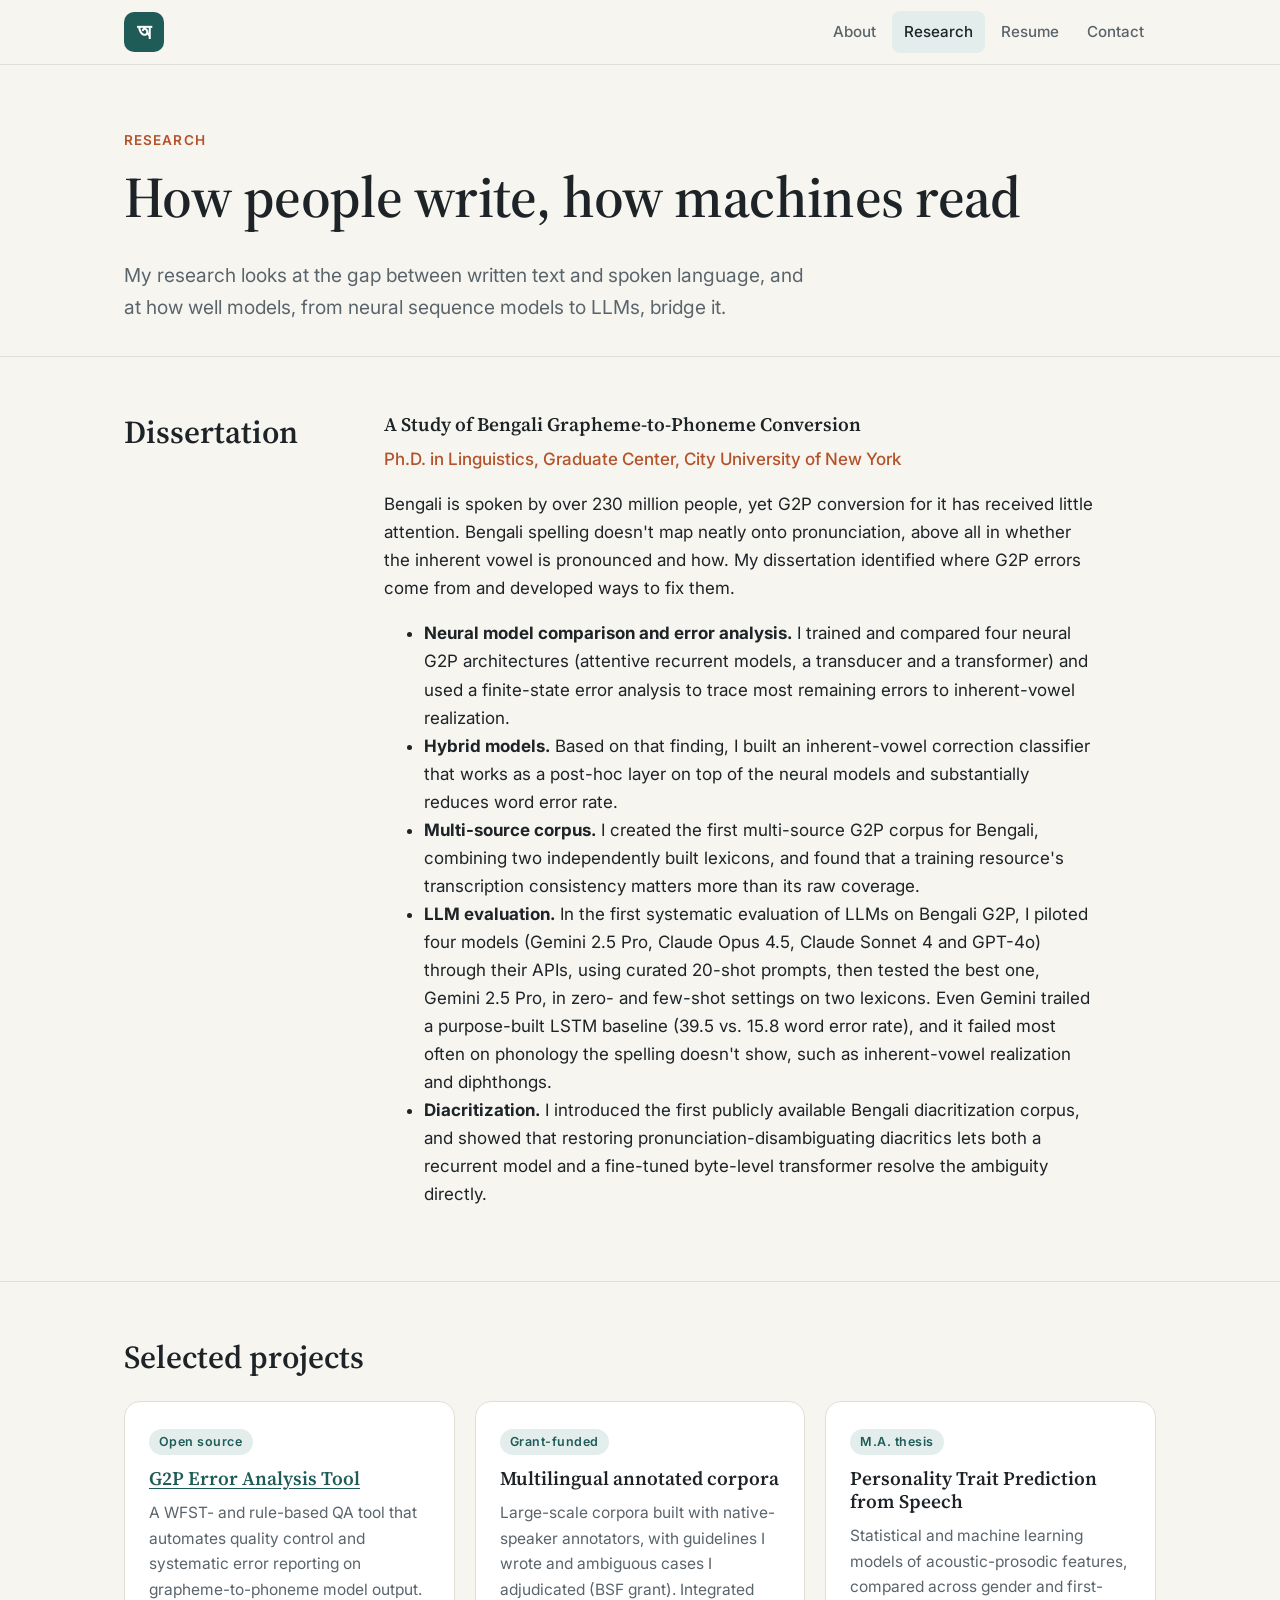
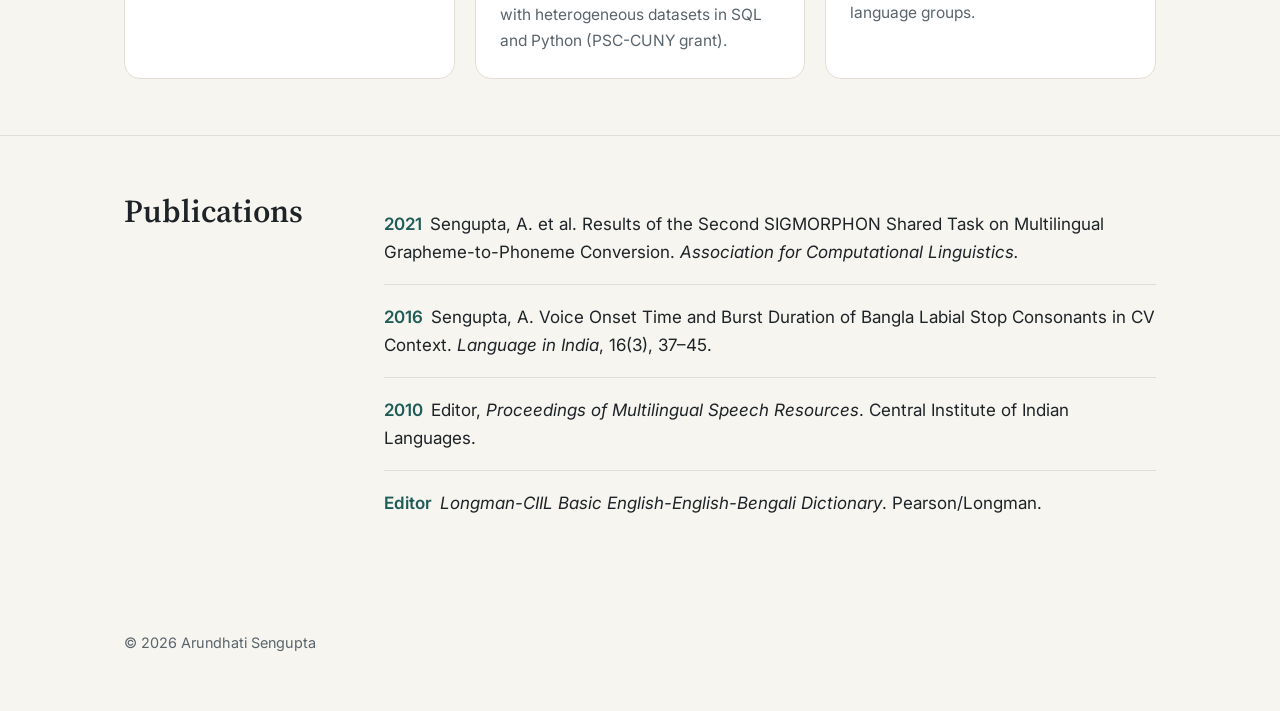
==== research.html @ 84b0c9b2 "Personal website Co-Authored-By: Claude Opus 5.5 <noreply@anthropic.com>" ====
<!DOCTYPE html>
<html lang="en">
<head>
  <meta charset="utf-8">
  <meta name="viewport" content="width=device-width, initial-scale=1">
  <title>Research | Arundhati Sengupta</title>
  <meta name="description" content="Research by Arundhati Sengupta: Bengali grapheme-to-phoneme conversion, LLM evaluation, and multilingual speech and text resources.">
  <link rel="icon" href="data:image/svg+xml,%3Csvg xmlns='http://www.w3.org/2000/svg' viewBox='0 0 64 64'%3E%3Crect width='64' height='64' rx='14' fill='%231f5c57'/%3E%3Ctext x='32' y='44' font-family='Georgia,serif' font-size='32' fill='%23ffffff' text-anchor='middle'%3E%E0%A6%85%3C/text%3E%3C/svg%3E">
  <link rel="preconnect" href="https://fonts.googleapis.com">
  <link rel="preconnect" href="https://fonts.gstatic.com" crossorigin>
  <link href="https://fonts.googleapis.com/css2?family=Source+Serif+4:opsz,wght@8..60,400;8..60,600&family=Inter:wght@400;500;600&display=swap" rel="stylesheet">
  <link rel="stylesheet" href="site.css">
</head>
<body>

<nav class="nav">
  <div class="wrap">
    <a class="brand" href="index.html" title="Home" lang="bn">অ</a>
    <ul>
      <li><a href="index.html">About</a></li>
      <li><a href="research.html" aria-current="page">Research</a></li>
      <li><a href="resume.html">Resume</a></li>
      <li><a href="index.html#contact">Contact</a></li>
    </ul>
  </div>
</nav>

<header class="page-head">
  <div class="wrap">
    <p class="eyebrow">Research</p>
    <h1>How people write, how machines read</h1>
    <p class="lede">My research looks at the gap between written text and spoken language, and at how well models, from neural sequence models to LLMs, bridge it.</p>
  </div>
</header>

<section>
  <div class="wrap section-head">
    <h2>Dissertation</h2>
    <div class="prose">
      <h3>A Study of Bengali Grapheme-to-Phoneme Conversion</h3>
      <p class="where" style="color: var(--warm); font-weight: 500;">Ph.D. in Linguistics, Graduate Center, City University of New York</p>
      <p>Bengali is spoken by over 230 million people, yet G2P conversion for it has received little attention. Bengali spelling doesn't map neatly onto pronunciation, above all in whether the inherent vowel is pronounced and how. My dissertation identified where G2P errors come from and developed ways to fix them.</p>
      <ul>
        <li><strong>Neural model comparison and error analysis.</strong> I trained and compared four neural G2P architectures (attentive recurrent models, a transducer and a transformer) and used a finite-state error analysis to trace most remaining errors to inherent-vowel realization.</li>
        <li><strong>Hybrid models.</strong> Based on that finding, I built an inherent-vowel correction classifier that works as a post-hoc layer on top of the neural models and substantially reduces word error rate.</li>
        <li><strong>Multi-source corpus.</strong> I created the first multi-source G2P corpus for Bengali, combining two independently built lexicons, and found that a training resource's transcription consistency matters more than its raw coverage.</li>
        <li><strong>LLM evaluation.</strong> In the first systematic evaluation of LLMs on Bengali G2P, I piloted four models (Gemini 2.5 Pro, Claude Opus 4.5, Claude Sonnet 4 and GPT-4o) through their APIs, using curated 20-shot prompts, then tested the best one, Gemini 2.5 Pro, in zero- and few-shot settings on two lexicons. Even Gemini trailed a purpose-built LSTM baseline (39.5 vs. 15.8 word error rate), and it failed most often on phonology the spelling doesn't show, such as inherent-vowel realization and diphthongs.</li>
        <li><strong>Diacritization.</strong> I introduced the first publicly available Bengali diacritization corpus, and showed that restoring pronunciation-disambiguating diacritics lets both a recurrent model and a fine-tuned byte-level transformer resolve the ambiguity directly.</li>
      </ul>
    </div>
  </div>
</section>

<section>
  <div class="wrap">
    <h2>Selected projects</h2>
    <div class="cards">
      <div class="card">
        <span class="tag">Open source</span>
        <h3><a href="https://github.com/arundhati-sengupta/g2pErrorAnalysis">G2P Error Analysis Tool</a></h3>
        <p>A WFST- and rule-based QA tool that automates quality control and systematic error reporting on grapheme-to-phoneme model output.</p>
      </div>
      <div class="card">
        <span class="tag">Grant-funded</span>
        <h3>Multilingual annotated corpora</h3>
        <p>Large-scale corpora built with native-speaker annotators, with guidelines I wrote and ambiguous cases I adjudicated (BSF grant). Integrated with heterogeneous datasets in SQL and Python (PSC-CUNY grant).</p>
      </div>
      <div class="card">
        <span class="tag">M.A. thesis</span>
        <h3>Personality Trait Prediction from Speech</h3>
        <p>Statistical and machine learning models of acoustic-prosodic features, compared across gender and first-language groups.</p>
      </div>
    </div>
  </div>
</section>

<section>
  <div class="wrap section-head">
    <h2>Publications</h2>
    <ul class="pubs">
      <li><span class="year">2021</span>Sengupta, A. et al. Results of the Second SIGMORPHON Shared Task on Multilingual Grapheme-to-Phoneme Conversion. <em>Association for Computational Linguistics.</em></li>
      <li><span class="year">2016</span>Sengupta, A. Voice Onset Time and Burst Duration of Bangla Labial Stop Consonants in CV Context. <em>Language in India</em>, 16(3), 37–45.</li>
      <li><span class="year">2010</span>Editor, <em>Proceedings of Multilingual Speech Resources</em>. Central Institute of Indian Languages.</li>
      <li><span class="year">Editor</span><em>Longman-CIIL Basic English-English-Bengali Dictionary</em>. Pearson/Longman.</li>
    </ul>
  </div>
</section>

<footer>
  <div class="wrap">© 2026 Arundhati Sengupta</div>
</footer>

</body>
</html>
---- site.css ----
:root {
  --bg: #f7f5f0;
  --surface: #ffffff;
  --ink: #1d2327;
  --muted: #5a646b;
  --line: #e2ded5;
  --accent: #1f5c57;
  --accent-soft: #e3eeec;
  --accent-ink: #ffffff;
  --warm: #b4532a;
  --serif: "Source Serif 4", Georgia, "Times New Roman", serif;
  --sans: "Inter", system-ui, -apple-system, "Segoe UI", sans-serif;
}

@media (prefers-color-scheme: dark) {
  :root {
    --bg: #14191b;
    --surface: #1b2225;
    --ink: #e8ebe9;
    --muted: #a3adb1;
    --line: #2c3539;
    --accent: #6fb8ae;
    --accent-soft: #1f3331;
    --accent-ink: #0f1a19;
    --warm: #e08a62;
  }
}

* { box-sizing: border-box; }
html { scroll-behavior: smooth; }
body {
  margin: 0;
  background: var(--bg);
  color: var(--ink);
  font: 400 17px/1.65 var(--sans);
  -webkit-font-smoothing: antialiased;
}
img { max-width: 100%; height: auto; display: block; }
a { color: var(--accent); text-underline-offset: 3px; }
a:hover { color: var(--warm); }
h1, h2, h3 { font-family: var(--serif); font-weight: 600; line-height: 1.2; margin: 0 0 .5em; }
h1 { font-size: clamp(2.4rem, 6vw, 3.6rem); letter-spacing: -.01em; }
h2 { font-size: clamp(1.6rem, 3.5vw, 2rem); }
h3 { font-size: 1.2rem; }
p { margin: 0 0 1em; }

.wrap { max-width: 1080px; margin: 0 auto; padding: 0 24px; }

/* Navigation */
.nav {
  position: sticky; top: 0; z-index: 10;
  background: color-mix(in srgb, var(--bg) 88%, transparent);
  backdrop-filter: blur(8px);
  border-bottom: 1px solid var(--line);
}
.nav .wrap { display: flex; align-items: center; justify-content: space-between; height: 64px; }
.brand {
  display: grid; place-items: center;
  width: 40px; height: 40px; border-radius: 10px;
  background: var(--accent); color: var(--accent-ink);
  font: 600 1.35rem/1 var(--serif); text-decoration: none;
}
.brand:hover { color: var(--accent-ink); background: var(--warm); }
.nav ul { display: flex; gap: 4px; list-style: none; margin: 0; padding: 0; }
.nav a:not(.brand) {
  display: block; padding: 8px 12px; border-radius: 8px;
  color: var(--muted); text-decoration: none; font-weight: 500; font-size: .95rem;
}
.nav a:not(.brand):hover, .nav a[aria-current="page"] { color: var(--ink); background: var(--accent-soft); }

/* Hero */
.hero { padding: 72px 0 56px; }
.hero .wrap { display: grid; grid-template-columns: 1.3fr 1fr; gap: 56px; align-items: center; }
.eyebrow {
  color: var(--warm); font-weight: 600; font-size: .85rem;
  letter-spacing: .08em; text-transform: uppercase; margin-bottom: .8em;
}
.lede { font-size: 1.2rem; color: var(--muted); max-width: 36em; }
.links { display: flex; flex-wrap: wrap; gap: 10px; margin-top: 28px; }
.btn {
  display: inline-flex; align-items: center; gap: 8px;
  padding: 10px 18px; border-radius: 999px;
  border: 1px solid var(--line); background: var(--surface);
  color: var(--ink); text-decoration: none; font-weight: 500; font-size: .95rem;
}
.btn svg { width: 18px; height: 18px; fill: currentColor; }
.btn:hover { border-color: var(--accent); color: var(--accent); }
.btn.primary { background: var(--accent); border-color: var(--accent); color: var(--accent-ink); }
.btn.primary:hover { background: var(--warm); border-color: var(--warm); color: var(--accent-ink); }
.photo img {
  border-radius: 24px; aspect-ratio: 1; object-fit: cover;
  box-shadow: 0 24px 48px -24px rgba(0, 0, 0, .35);
}

/* Sections */
section { padding: 56px 0; border-top: 1px solid var(--line); }
.section-head { display: grid; grid-template-columns: 220px 1fr; gap: 40px; }
.prose { max-width: 42em; }
.prose p:last-child { margin-bottom: 0; }

.stats {
  display: grid; grid-template-columns: repeat(4, 1fr); gap: 16px; margin-top: 40px;
}
.stats div { background: var(--surface); border: 1px solid var(--line); border-radius: 16px; padding: 20px; }
.stats strong { display: block; font: 600 2rem/1.1 var(--serif); color: var(--accent); margin-bottom: 6px; }
.stats span { color: var(--muted); font-size: .92rem; line-height: 1.45; display: block; }

.cards { display: grid; grid-template-columns: repeat(3, 1fr); gap: 20px; margin-top: 24px; }
.card { background: var(--surface); border: 1px solid var(--line); border-radius: 16px; padding: 24px; }
.card p { color: var(--muted); margin: 0; font-size: .97rem; }
.tag {
  display: inline-block; font-size: .78rem; font-weight: 600; letter-spacing: .04em;
  color: var(--accent); background: var(--accent-soft);
  padding: 3px 10px; border-radius: 999px; margin-bottom: 12px;
}

/* Page header (inner pages) */
.page-head { padding: 64px 0 32px; }
.page-head .lede { margin: 0; }

/* Timeline / entries */
.entry { display: grid; grid-template-columns: 180px 1fr; gap: 32px; padding: 24px 0; border-top: 1px solid var(--line); }
.entry:first-of-type { border-top: 0; }
.entry .when { color: var(--muted); font-size: .92rem; padding-top: 4px; }
.entry h3 { margin-bottom: .15em; }
.entry .where { color: var(--warm); font-weight: 500; margin-bottom: .6em; }
.entry ul { margin: 0; padding-left: 1.1em; }
.entry li { margin-bottom: .4em; }
.entry li::marker { color: var(--accent); }

.skills { display: grid; grid-template-columns: repeat(2, 1fr); gap: 20px; }
.skills h3 { font-family: var(--sans); font-size: .85rem; letter-spacing: .06em; text-transform: uppercase; color: var(--accent); }
.skills p { margin: 0; color: var(--muted); }

.pubs { list-style: none; margin: 0; padding: 0; }
.pubs li { padding: 18px 0; border-top: 1px solid var(--line); }
.pubs li:first-child { border-top: 0; }
.pubs .year { font-weight: 600; color: var(--accent); margin-right: 8px; }

/* Contact */
.contact { background: var(--accent); color: var(--accent-ink); border-radius: 24px; padding: 48px; }
.contact h2 { color: var(--accent-ink); }
.contact p { opacity: .9; max-width: 36em; }
.contact .btn { background: var(--accent-ink); color: var(--accent); border-color: var(--accent-ink); }
.contact .btn:hover { background: transparent; color: var(--accent-ink); }
.contact .btn.ghost { background: transparent; color: var(--accent-ink); border-color: color-mix(in srgb, var(--accent-ink) 50%, transparent); }
.contact .btn.ghost:hover { border-color: var(--accent-ink); }

footer { padding: 40px 0 56px; color: var(--muted); font-size: .9rem; }

/* Responsive */
@media (max-width: 860px) {
  .hero .wrap { grid-template-columns: 1fr; gap: 32px; }
  .hero .photo { order: -1; max-width: 280px; }
  .section-head { grid-template-columns: 1fr; gap: 8px; }
  .stats { grid-template-columns: repeat(2, 1fr); }
  .cards, .skills { grid-template-columns: 1fr; }
  .entry { grid-template-columns: 1fr; gap: 4px; }
}
@media (max-width: 520px) {
  .wrap { padding: 0 16px; }
  .hero { padding: 40px 0; }
  .nav a:not(.brand) { padding: 8px 8px; font-size: .9rem; }
  .contact { padding: 32px 24px; }
}
@media (max-width: 400px) {
  .brand { width: 34px; height: 34px; font-size: 1.15rem; }
  .nav a:not(.brand) { padding: 6px 6px; font-size: .85rem; }
}
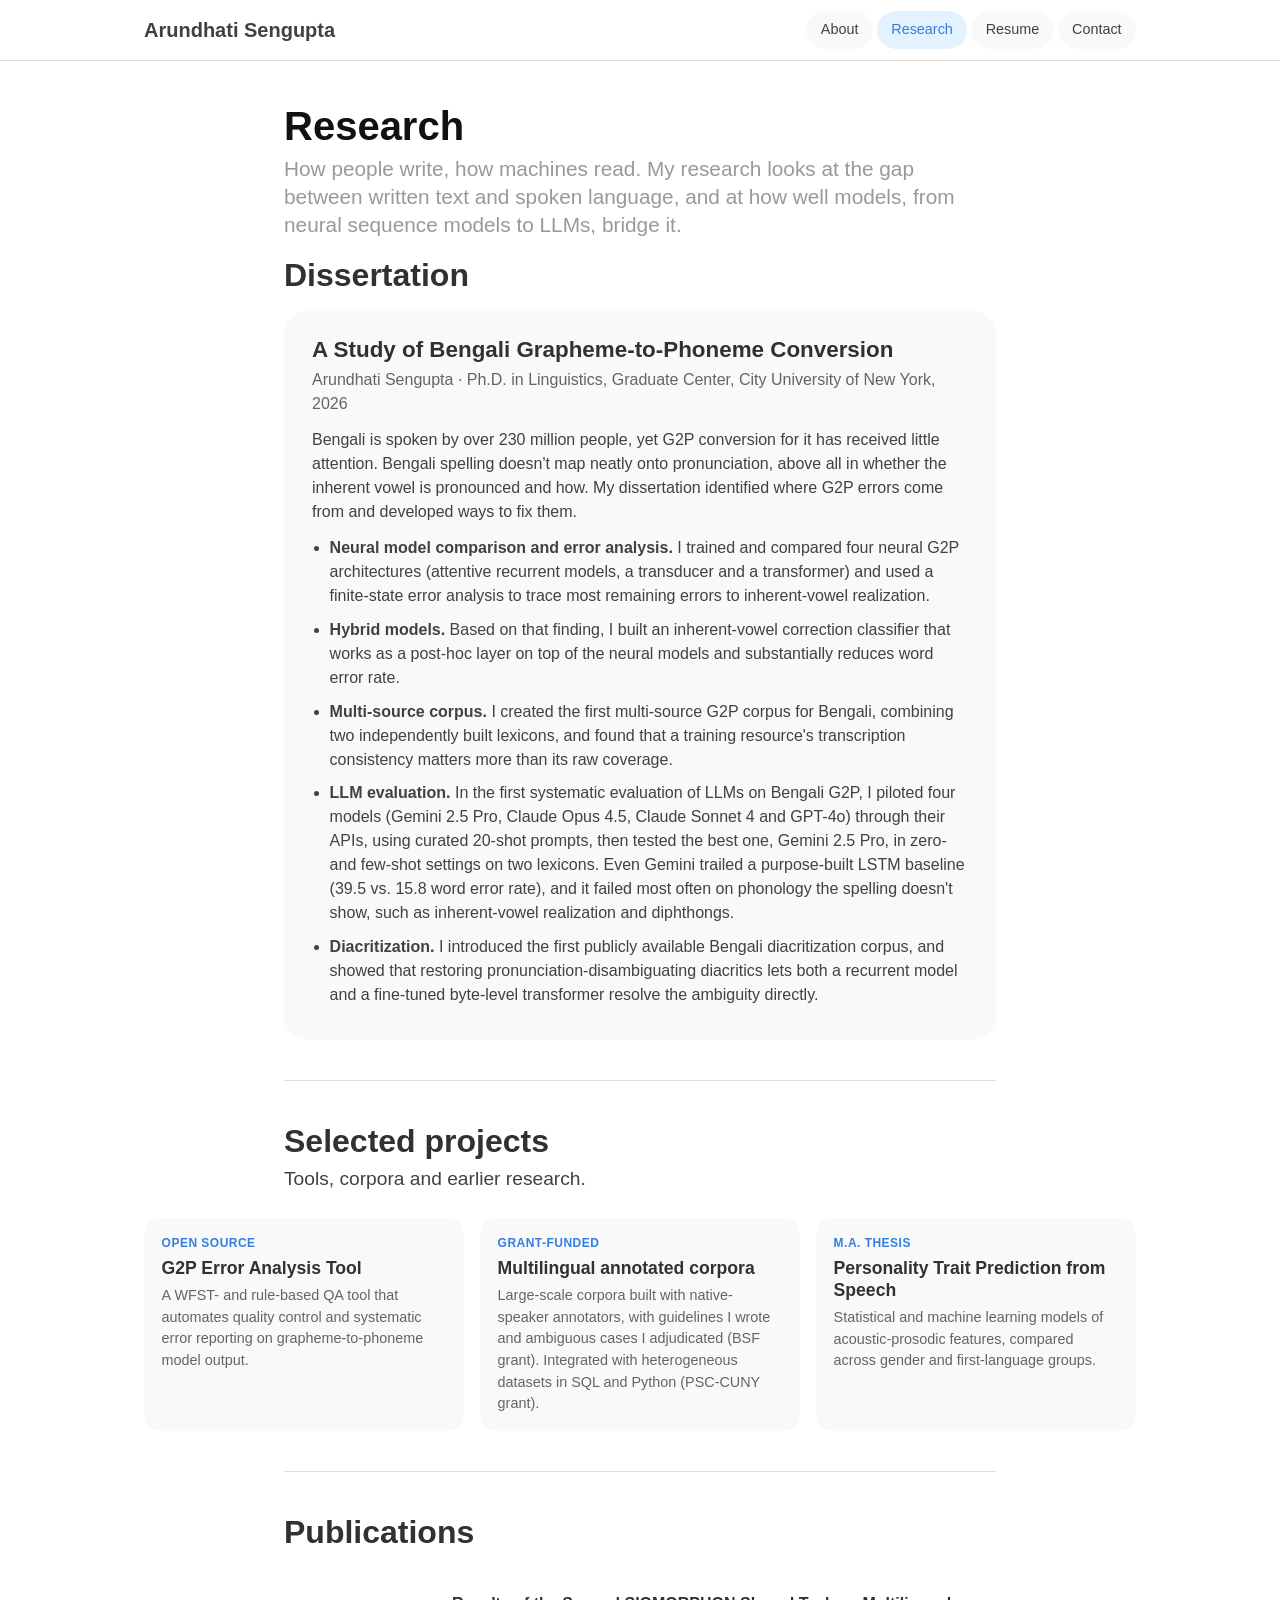
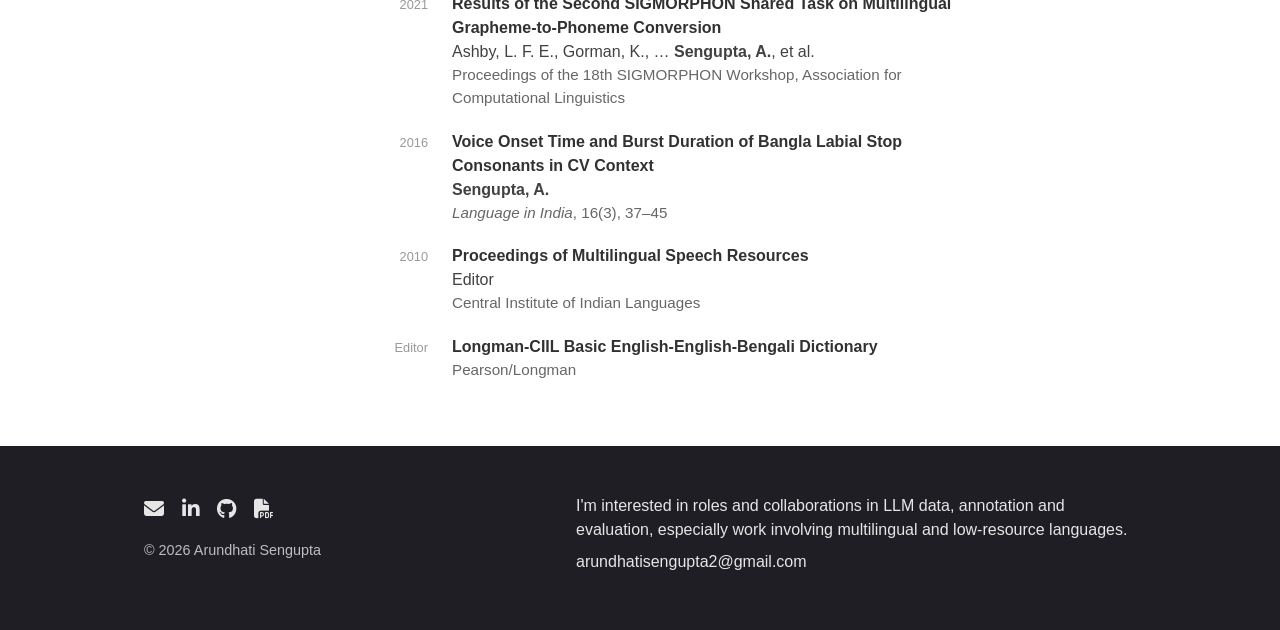
==== commit 5ae62650: "Redesign site and update resume to latest CV Co-Authored-By: Claude Opus 5.5 <noreply@anthropic.com>" ====
--- a/research.html
+++ b/research.html
@@ -4,90 +4,123 @@
   <meta charset="utf-8">
   <meta name="viewport" content="width=device-width, initial-scale=1">
   <title>Research | Arundhati Sengupta</title>
-  <meta name="description" content="Research by Arundhati Sengupta: Bengali grapheme-to-phoneme conversion, LLM evaluation, and multilingual speech and text resources.">
-  <link rel="icon" href="data:image/svg+xml,%3Csvg xmlns='http://www.w3.org/2000/svg' viewBox='0 0 64 64'%3E%3Crect width='64' height='64' rx='14' fill='%231f5c57'/%3E%3Ctext x='32' y='44' font-family='Georgia,serif' font-size='32' fill='%23ffffff' text-anchor='middle'%3E%E0%A6%85%3C/text%3E%3C/svg%3E">
-  <link rel="preconnect" href="https://fonts.googleapis.com">
-  <link rel="preconnect" href="https://fonts.gstatic.com" crossorigin>
-  <link href="https://fonts.googleapis.com/css2?family=Source+Serif+4:opsz,wght@8..60,400;8..60,600&family=Inter:wght@400;500;600&display=swap" rel="stylesheet">
+  <meta name="description" content="Research by Arundhati Sengupta on Bengali grapheme-to-phoneme conversion, LLM evaluation and multilingual language data.">
+  <link rel="icon" href="data:image/svg+xml,%3Csvg xmlns='http://www.w3.org/2000/svg' viewBox='0 0 64 64'%3E%3Crect width='64' height='64' rx='32' fill='%23357edd'/%3E%3Ctext x='32' y='44' font-family='Georgia,serif' font-size='32' fill='%23ffffff' text-anchor='middle'%3E%E0%A6%85%3C/text%3E%3C/svg%3E">
+  <link rel="stylesheet" href="https://cdnjs.cloudflare.com/ajax/libs/font-awesome/6.7.1/css/all.min.css">
   <link rel="stylesheet" href="site.css">
 </head>
 <body>
 
-<nav class="nav">
-  <div class="wrap">
-    <a class="brand" href="index.html" title="Home" lang="bn">অ</a>
-    <ul>
-      <li><a href="index.html">About</a></li>
-      <li><a href="research.html" aria-current="page">Research</a></li>
-      <li><a href="resume.html">Resume</a></li>
-      <li><a href="index.html#contact">Contact</a></li>
-    </ul>
-  </div>
-</nav>
-
-<header class="page-head">
-  <div class="wrap">
-    <p class="eyebrow">Research</p>
-    <h1>How people write, how machines read</h1>
-    <p class="lede">My research looks at the gap between written text and spoken language, and at how well models, from neural sequence models to LLMs, bridge it.</p>
+<header class="masthead">
+  <div class="page">
+    <a class="name" href="index.html">Arundhati Sengupta</a>
+    <nav>
+      <a class="pill" href="index.html">About</a>
+      <a class="pill" href="research.html" aria-current="page">Research</a>
+      <a class="pill" href="resume.html">Resume</a>
+      <a class="pill" href="#contact">Contact</a>
+    </nav>
   </div>
 </header>
 
-<section>
-  <div class="wrap section-head">
-    <h2>Dissertation</h2>
-    <div class="prose">
-      <h3>A Study of Bengali Grapheme-to-Phoneme Conversion</h3>
-      <p class="where" style="color: var(--warm); font-weight: 500;">Ph.D. in Linguistics, Graduate Center, City University of New York</p>
-      <p>Bengali is spoken by over 230 million people, yet G2P conversion for it has received little attention. Bengali spelling doesn't map neatly onto pronunciation, above all in whether the inherent vowel is pronounced and how. My dissertation identified where G2P errors come from and developed ways to fix them.</p>
-      <ul>
-        <li><strong>Neural model comparison and error analysis.</strong> I trained and compared four neural G2P architectures (attentive recurrent models, a transducer and a transformer) and used a finite-state error analysis to trace most remaining errors to inherent-vowel realization.</li>
-        <li><strong>Hybrid models.</strong> Based on that finding, I built an inherent-vowel correction classifier that works as a post-hoc layer on top of the neural models and substantially reduces word error rate.</li>
-        <li><strong>Multi-source corpus.</strong> I created the first multi-source G2P corpus for Bengali, combining two independently built lexicons, and found that a training resource's transcription consistency matters more than its raw coverage.</li>
-        <li><strong>LLM evaluation.</strong> In the first systematic evaluation of LLMs on Bengali G2P, I piloted four models (Gemini 2.5 Pro, Claude Opus 4.5, Claude Sonnet 4 and GPT-4o) through their APIs, using curated 20-shot prompts, then tested the best one, Gemini 2.5 Pro, in zero- and few-shot settings on two lexicons. Even Gemini trailed a purpose-built LSTM baseline (39.5 vs. 15.8 word error rate), and it failed most often on phonology the spelling doesn't show, such as inherent-vowel realization and diphthongs.</li>
-        <li><strong>Diacritization.</strong> I introduced the first publicly available Bengali diacritization corpus, and showed that restoring pronunciation-disambiguating diacritics lets both a recurrent model and a fine-tuned byte-level transformer resolve the ambiguity directly.</li>
-      </ul>
+<main class="text">
+  <h1 class="page-title">Research</h1>
+  <p class="page-subtitle">How people write, how machines read. My research looks at the gap between written text and spoken language, and at how well models, from neural sequence models to LLMs, bridge it.</p>
+
+  <h2 class="feature-title" id="dissertation">Dissertation</h2>
+  <div class="dissertation">
+    <p class="title">A Study of Bengali Grapheme-to-Phoneme Conversion</p>
+    <p class="meta">Arundhati Sengupta · Ph.D. in Linguistics, Graduate Center, City University of New York, 2026</p>
+    <p>Bengali is spoken by over 230 million people, yet G2P conversion for it has received little attention. Bengali spelling doesn't map neatly onto pronunciation, above all in whether the inherent vowel is pronounced and how. My dissertation identified where G2P errors come from and developed ways to fix them.</p>
+    <ul>
+      <li><b>Neural model comparison and error analysis.</b> I trained and compared four neural G2P architectures (attentive recurrent models, a transducer and a transformer) and used a finite-state error analysis to trace most remaining errors to inherent-vowel realization.</li>
+      <li><b>Hybrid models.</b> Based on that finding, I built an inherent-vowel correction classifier that works as a post-hoc layer on top of the neural models and substantially reduces word error rate.</li>
+      <li><b>Multi-source corpus.</b> I created the first multi-source G2P corpus for Bengali, combining two independently built lexicons, and found that a training resource's transcription consistency matters more than its raw coverage.</li>
+      <li id="llm"><b>LLM evaluation.</b> In the first systematic evaluation of LLMs on Bengali G2P, I piloted four models (Gemini 2.5 Pro, Claude Opus 4.5, Claude Sonnet 4 and GPT-4o) through their APIs, using curated 20-shot prompts, then tested the best one, Gemini 2.5 Pro, in zero- and few-shot settings on two lexicons. Even Gemini trailed a purpose-built LSTM baseline (39.5 vs. 15.8 word error rate), and it failed most often on phonology the spelling doesn't show, such as inherent-vowel realization and diphthongs.</li>
+      <li><b>Diacritization.</b> I introduced the first publicly available Bengali diacritization corpus, and showed that restoring pronunciation-disambiguating diacritics lets both a recurrent model and a fine-tuned byte-level transformer resolve the ambiguity directly.</li>
+    </ul>
+  </div>
+
+  <hr>
+
+  <h2 class="feature-title">Selected projects</h2>
+  <p class="feature-text">Tools, corpora and earlier research.</p>
+</main>
+
+<section class="page">
+  <div class="projects">
+    <div class="project">
+      <div class="kicker">Open source</div>
+      <h3><a href="https://github.com/arundhati-sengupta/g2pErrorAnalysis">G2P Error Analysis Tool</a></h3>
+      <p>A WFST- and rule-based QA tool that automates quality control and systematic error reporting on grapheme-to-phoneme model output.</p>
+    </div>
+    <div class="project">
+      <div class="kicker">Grant-funded</div>
+      <h3>Multilingual annotated corpora</h3>
+      <p>Large-scale corpora built with native-speaker annotators, with guidelines I wrote and ambiguous cases I adjudicated (BSF grant). Integrated with heterogeneous datasets in SQL and Python (PSC-CUNY grant).</p>
+    </div>
+    <div class="project">
+      <div class="kicker">M.A. thesis</div>
+      <h3>Personality Trait Prediction from Speech</h3>
+      <p>Statistical and machine learning models of acoustic-prosodic features, compared across gender and first-language groups.</p>
     </div>
   </div>
 </section>
 
-<section>
-  <div class="wrap">
-    <h2>Selected projects</h2>
-    <div class="cards">
-      <div class="card">
-        <span class="tag">Open source</span>
-        <h3><a href="https://github.com/arundhati-sengupta/g2pErrorAnalysis">G2P Error Analysis Tool</a></h3>
-        <p>A WFST- and rule-based QA tool that automates quality control and systematic error reporting on grapheme-to-phoneme model output.</p>
+<section class="text">
+  <hr>
+  <h2 class="feature-title">Publications</h2>
+  <div class="cv-section">
+    <div class="cv-row">
+      <div class="cv-date">2021</div>
+      <div class="pubs">
+        <div class="pub-title">Results of the Second SIGMORPHON Shared Task on Multilingual Grapheme-to-Phoneme Conversion</div>
+        <div>Ashby, L. F. E., Gorman, K., … <b>Sengupta, A.</b>, et al.</div>
+        <div class="pub-venue">Proceedings of the 18th SIGMORPHON Workshop, Association for Computational Linguistics</div>
       </div>
-      <div class="card">
-        <span class="tag">Grant-funded</span>
-        <h3>Multilingual annotated corpora</h3>
-        <p>Large-scale corpora built with native-speaker annotators, with guidelines I wrote and ambiguous cases I adjudicated (BSF grant). Integrated with heterogeneous datasets in SQL and Python (PSC-CUNY grant).</p>
+    </div>
+    <div class="cv-row">
+      <div class="cv-date">2016</div>
+      <div class="pubs">
+        <div class="pub-title">Voice Onset Time and Burst Duration of Bangla Labial Stop Consonants in CV Context</div>
+        <div><b>Sengupta, A.</b></div>
+        <div class="pub-venue"><i>Language in India</i>, 16(3), 37–45</div>
       </div>
-      <div class="card">
-        <span class="tag">M.A. thesis</span>
-        <h3>Personality Trait Prediction from Speech</h3>
-        <p>Statistical and machine learning models of acoustic-prosodic features, compared across gender and first-language groups.</p>
+    </div>
+    <div class="cv-row">
+      <div class="cv-date">2010</div>
+      <div class="pubs">
+        <div class="pub-title">Proceedings of Multilingual Speech Resources</div>
+        <div>Editor</div>
+        <div class="pub-venue">Central Institute of Indian Languages</div>
+      </div>
+    </div>
+    <div class="cv-row">
+      <div class="cv-date">Editor</div>
+      <div class="pubs">
+        <div class="pub-title">Longman-CIIL Basic English-English-Bengali Dictionary</div>
+        <div class="pub-venue">Pearson/Longman</div>
       </div>
     </div>
   </div>
 </section>
 
-<section>
-  <div class="wrap section-head">
-    <h2>Publications</h2>
-    <ul class="pubs">
-      <li><span class="year">2021</span>Sengupta, A. et al. Results of the Second SIGMORPHON Shared Task on Multilingual Grapheme-to-Phoneme Conversion. <em>Association for Computational Linguistics.</em></li>
-      <li><span class="year">2016</span>Sengupta, A. Voice Onset Time and Burst Duration of Bangla Labial Stop Consonants in CV Context. <em>Language in India</em>, 16(3), 37–45.</li>
-      <li><span class="year">2010</span>Editor, <em>Proceedings of Multilingual Speech Resources</em>. Central Institute of Indian Languages.</li>
-      <li><span class="year">Editor</span><em>Longman-CIIL Basic English-English-Bengali Dictionary</em>. Pearson/Longman.</li>
-    </ul>
+<footer id="contact">
+  <div class="page">
+    <div>
+      <div class="footer-icons">
+        <a href="mailto:arundhatisengupta2@gmail.com" title="Email"><i class="fas fa-envelope"></i></a>
+        <a href="https://www.linkedin.com/in/arundhatisengupta/" title="LinkedIn"><i class="fab fa-linkedin-in"></i></a>
+        <a href="https://github.com/arundhati-sengupta" title="GitHub"><i class="fab fa-github"></i></a>
+        <a href="Arundhati_Sengupta_Resume.pdf" title="Resume (PDF)"><i class="fas fa-file-pdf"></i></a>
+      </div>
+      <p class="footer-small">© 2026 Arundhati Sengupta</p>
+    </div>
+    <div>
+      <p>I'm interested in roles and collaborations in LLM data, annotation and evaluation, especially work involving multilingual and low-resource languages.</p>
+      <p><a href="mailto:arundhatisengupta2@gmail.com">arundhatisengupta2@gmail.com</a></p>
+    </div>
   </div>
-</section>
-
-<footer>
-  <div class="wrap">© 2026 Arundhati Sengupta</div>
 </footer>
 
 </body>
--- a/site.css
+++ b/site.css
@@ -1,169 +1,168 @@
 :root {
-  --bg: #f7f5f0;
-  --surface: #ffffff;
-  --ink: #1d2327;
-  --muted: #5a646b;
-  --line: #e2ded5;
-  --accent: #1f5c57;
-  --accent-soft: #e3eeec;
-  --accent-ink: #ffffff;
-  --warm: #b4532a;
-  --serif: "Source Serif 4", Georgia, "Times New Roman", serif;
-  --sans: "Inter", system-ui, -apple-system, "Segoe UI", sans-serif;
+  --ink: #414141;
+  --ink-strong: #111111;
+  --title: #313131;
+  --muted: rgba(0, 0, 0, .6);
+  --faint: #999999;
+  --line: #dddddd;
+  --bg: #ffffff;
+  --tint: rgba(0, 0, 0, .025);
+  --tint-hover: rgba(0, 0, 0, .05);
+  --link: #357edd;
+  --link-hover: #00449e;
+  --footer-bg: #1e1e24;
+  --footer-ink: #e6e6e6;
+  --sans: -apple-system, BlinkMacSystemFont, "Segoe UI", Roboto, Helvetica, Arial, sans-serif;
 }
 
-@media (prefers-color-scheme: dark) {
-  :root {
-    --bg: #14191b;
-    --surface: #1b2225;
-    --ink: #e8ebe9;
-    --muted: #a3adb1;
-    --line: #2c3539;
-    --accent: #6fb8ae;
-    --accent-soft: #1f3331;
-    --accent-ink: #0f1a19;
-    --warm: #e08a62;
-  }
+* { box-sizing: border-box; -webkit-font-smoothing: antialiased; }
+html { font: 16px/1.5 var(--sans); scroll-behavior: smooth; }
+body { margin: 0; color: var(--ink); background: var(--bg); }
+img { display: block; max-width: 100%; }
+a { color: var(--link); text-decoration: none; }
+a:hover { color: var(--link-hover); text-decoration: underline; text-decoration-color: #aaa; }
+h1, h2, h3 { color: var(--title); line-height: 1.25; margin: 1rem 0 .5rem; }
+h2 { font-size: 2rem; font-weight: 600; }
+h3 { font-size: 1.25rem; font-weight: 600; }
+p { margin: .75rem 0; }
+hr { border: 0; border-top: 1px solid var(--line); margin: 2.5rem 0; }
+.icon-space { margin-right: .5rem; }
+
+/* Layout */
+.text { max-width: 760px; margin: 0 auto; padding: 0 24px; }
+.page { max-width: 1040px; margin: 0 auto; padding: 0 24px; }
+
+/* Masthead (inner pages) */
+.masthead { border-bottom: 1px solid var(--line); }
+.masthead .page { display: flex; align-items: center; justify-content: space-between; gap: 1rem; min-height: 60px; flex-wrap: wrap; padding-top: .5rem; padding-bottom: .5rem; }
+.masthead .name { font-size: 1.25rem; font-weight: 600; color: var(--ink); }
+.masthead .name:hover { text-decoration: none; color: var(--ink-strong); }
+.masthead nav { display: flex; flex-wrap: wrap; gap: .25rem; font-size: .9rem; }
+
+/* Pills (nav and buttons) */
+.pill {
+  display: inline-flex; align-items: center; justify-content: center;
+  background: var(--tint); color: var(--ink); font-weight: 500;
+  border-radius: 5rem; padding: .5rem .9rem;
+  transition: all .2s ease-in-out;
 }
+.pill:hover { background: var(--tint-hover); color: var(--ink); text-decoration: none; transform: scale(1.03); }
+.pill[aria-current="page"] { background: #e4f2ff; color: var(--link); }
 
-* { box-sizing: border-box; }
-html { scroll-behavior: smooth; }
-body {
-  margin: 0;
-  background: var(--bg);
-  color: var(--ink);
-  font: 400 17px/1.65 var(--sans);
-  -webkit-font-smoothing: antialiased;
+/* Intro (home) */
+.intro { margin-top: 3rem; font-size: 1.2rem; }
+.intro-head { display: flex; align-items: center; gap: 1.25rem; margin-bottom: 1.25rem; }
+.intro-photo { width: 8rem; height: 8rem; border-radius: 50%; object-fit: cover; flex: none; }
+.intro-title { font-size: 2.5rem; font-weight: 600; color: var(--ink-strong); margin: 0; }
+.intro-subtitle { font-size: 1.45rem; color: var(--faint); line-height: 1.3; }
+.socials { display: flex; gap: .5rem; margin-top: .5rem; }
+.social {
+  display: grid; place-items: center; width: 2.5rem; height: 2.5rem;
+  border-radius: 50%; background: var(--tint); font-size: 1.05rem;
+  transition: all .2s ease-in-out;
 }
-img { max-width: 100%; height: auto; display: block; }
-a { color: var(--accent); text-underline-offset: 3px; }
-a:hover { color: var(--warm); }
-h1, h2, h3 { font-family: var(--serif); font-weight: 600; line-height: 1.2; margin: 0 0 .5em; }
-h1 { font-size: clamp(2.4rem, 6vw, 3.6rem); letter-spacing: -.01em; }
-h2 { font-size: clamp(1.6rem, 3.5vw, 2rem); }
-h3 { font-size: 1.2rem; }
-p { margin: 0 0 1em; }
+.social:hover { background: var(--tint-hover); text-decoration: none; transform: scale(1.08); }
+.quick-links { display: grid; grid-template-columns: repeat(3, 1fr); gap: .5rem; margin: 1.5rem 0; }
+.quick-links .pill { padding: .75rem; font-size: 1rem; }
+.intro p { margin: 0 0 1rem; }
+.logo-word { font-weight: 600; color: var(--ink-strong); }
 
-.wrap { max-width: 1080px; margin: 0 auto; padding: 0 24px; }
+/* Feature headings */
+.feature-title { font-size: 2rem; font-weight: 600; margin: 0; }
+.feature-text { font-size: 1.2rem; margin: .25rem 0 1.5rem; }
 
-/* Navigation */
-.nav {
-  position: sticky; top: 0; z-index: 10;
-  background: color-mix(in srgb, var(--bg) 88%, transparent);
-  backdrop-filter: blur(8px);
-  border-bottom: 1px solid var(--line);
+/* Cover cards */
+.covers { display: grid; grid-template-columns: repeat(3, 1fr); gap: 1rem; }
+.cover {
+  display: flex; flex-direction: column;
+  background: var(--tint); border-radius: 1.5rem; padding: .5rem;
+  transition: all .2s ease-in-out;
 }
-.nav .wrap { display: flex; align-items: center; justify-content: space-between; height: 64px; }
-.brand {
-  display: grid; place-items: center;
-  width: 40px; height: 40px; border-radius: 10px;
-  background: var(--accent); color: var(--accent-ink);
-  font: 600 1.35rem/1 var(--serif); text-decoration: none;
+.cover:hover { background: var(--tint-hover); transform: scale(1.03); }
+.cover-art {
+  aspect-ratio: 16 / 10; border-radius: 1rem; border: 1px solid rgba(0, 0, 0, .05);
+  display: grid; place-items: center; text-align: center; padding: 1rem;
+  color: #fff; font-weight: 600; line-height: 1.2;
 }
-.brand:hover { color: var(--accent-ink); background: var(--warm); }
-.nav ul { display: flex; gap: 4px; list-style: none; margin: 0; padding: 0; }
-.nav a:not(.brand) {
-  display: block; padding: 8px 12px; border-radius: 8px;
-  color: var(--muted); text-decoration: none; font-weight: 500; font-size: .95rem;
-}
-.nav a:not(.brand):hover, .nav a[aria-current="page"] { color: var(--ink); background: var(--accent-soft); }
+.cover-art .big { font-size: 2.6rem; display: block; }
+.cover-art .small { font-size: .85rem; font-weight: 500; opacity: .9; display: block; margin-top: .35rem; }
+.art-blue { background: linear-gradient(135deg, #13a4fc 0%, #0457c9 100%); }
+.art-teal { background: linear-gradient(135deg, #3fc9a3 0%, #0b7d77 100%); }
+.art-violet { background: linear-gradient(135deg, #b36cd6 0%, #4a2fb0 100%); }
+.art-amber { background: linear-gradient(135deg, #fbc65f 0%, #e9662a 100%); }
+.art-rose { background: linear-gradient(135deg, #f5728a 0%, #a8174f 100%); }
+.art-slate { background: linear-gradient(135deg, #7f93b5 0%, #3c4a6b 100%); }
+.cover-inner { padding: .6rem .5rem .5rem; display: flex; flex-direction: column; flex: 1; }
+.cover-title { font-size: 1.3rem; font-weight: 600; color: var(--title); line-height: 1.3; }
+.cover-title a { color: var(--title); }
+.cover-subtitle { font-size: .875rem; color: var(--muted); line-height: 1.35; padding: .35rem 0; flex: 1; }
+.cover-venue { font-size: .75rem; font-weight: 500; color: var(--muted); padding-bottom: .5rem; }
+.tags { display: flex; flex-wrap: wrap; gap: .3rem; font-size: .75rem; }
+.tags a, .tags span { background: #fff; color: #777; padding: .2rem .55rem; border-radius: 1rem; white-space: nowrap; }
+.tags a:hover { background: var(--link); color: #fff; text-decoration: none; }
 
-/* Hero */
-.hero { padding: 72px 0 56px; }
-.hero .wrap { display: grid; grid-template-columns: 1.3fr 1fr; gap: 56px; align-items: center; }
-.eyebrow {
-  color: var(--warm); font-weight: 600; font-size: .85rem;
-  letter-spacing: .08em; text-transform: uppercase; margin-bottom: .8em;
-}
-.lede { font-size: 1.2rem; color: var(--muted); max-width: 36em; }
-.links { display: flex; flex-wrap: wrap; gap: 10px; margin-top: 28px; }
-.btn {
-  display: inline-flex; align-items: center; gap: 8px;
-  padding: 10px 18px; border-radius: 999px;
-  border: 1px solid var(--line); background: var(--surface);
-  color: var(--ink); text-decoration: none; font-weight: 500; font-size: .95rem;
-}
-.btn svg { width: 18px; height: 18px; fill: currentColor; }
-.btn:hover { border-color: var(--accent); color: var(--accent); }
-.btn.primary { background: var(--accent); border-color: var(--accent); color: var(--accent-ink); }
-.btn.primary:hover { background: var(--warm); border-color: var(--warm); color: var(--accent-ink); }
-.photo img {
-  border-radius: 24px; aspect-ratio: 1; object-fit: cover;
-  box-shadow: 0 24px 48px -24px rgba(0, 0, 0, .35);
-}
+/* Small project cards */
+.projects { display: grid; grid-template-columns: repeat(3, 1fr); gap: 1rem; }
+.project { background: var(--tint); border-radius: 1rem; padding: 1rem 1.1rem; transition: all .2s ease-in-out; }
+.project:hover { background: var(--tint-hover); transform: scale(1.03); }
+.project h3 { font-size: 1.1rem; margin: 0 0 .35rem; }
+.project h3 a { color: var(--title); }
+.project p { font-size: .9rem; color: var(--muted); margin: 0; }
+.project .kicker { font-size: .75rem; font-weight: 600; color: var(--link); text-transform: uppercase; letter-spacing: .04em; margin-bottom: .35rem; }
 
-/* Sections */
-section { padding: 56px 0; border-top: 1px solid var(--line); }
-.section-head { display: grid; grid-template-columns: 220px 1fr; gap: 40px; }
-.prose { max-width: 42em; }
-.prose p:last-child { margin-bottom: 0; }
+/* Page headers (inner pages) */
+.page-title { font-size: 2.5rem; font-weight: 600; color: var(--ink-strong); margin: 2.5rem 0 .25rem; }
+.page-subtitle { font-size: 1.3rem; color: var(--faint); margin: 0 0 1rem; line-height: 1.35; }
 
-.stats {
-  display: grid; grid-template-columns: repeat(4, 1fr); gap: 16px; margin-top: 40px;
-}
-.stats div { background: var(--surface); border: 1px solid var(--line); border-radius: 16px; padding: 20px; }
-.stats strong { display: block; font: 600 2rem/1.1 var(--serif); color: var(--accent); margin-bottom: 6px; }
-.stats span { color: var(--muted); font-size: .92rem; line-height: 1.45; display: block; }
+/* Dissertation box */
+.dissertation { background: var(--tint); border-radius: 1.5rem; padding: 1.5rem 1.75rem; margin: 1rem 0; }
+.dissertation .title { font-size: 1.4rem; font-weight: 600; color: var(--title); margin: 0; line-height: 1.3; }
+.dissertation .meta { font-weight: 500; color: var(--muted); margin: .25rem 0 .75rem; }
+.dissertation ul { padding-left: 1.1rem; margin: .5rem 0 0; }
+.dissertation li { margin-bottom: .6rem; }
 
-.cards { display: grid; grid-template-columns: repeat(3, 1fr); gap: 20px; margin-top: 24px; }
-.card { background: var(--surface); border: 1px solid var(--line); border-radius: 16px; padding: 24px; }
-.card p { color: var(--muted); margin: 0; font-size: .97rem; }
-.tag {
-  display: inline-block; font-size: .78rem; font-weight: 600; letter-spacing: .04em;
-  color: var(--accent); background: var(--accent-soft);
-  padding: 3px 10px; border-radius: 999px; margin-bottom: 12px;
-}
+/* CV layout */
+.cv-section { margin: 2.5rem 0 1rem; }
+.cv-section h2 { font-weight: 500; margin-bottom: 1rem; }
+.cv-row { display: grid; grid-template-columns: 9rem 1fr; gap: 1.5rem; margin-bottom: 1.25rem; }
+.cv-date { text-align: right; font-size: .8rem; color: var(--faint); padding-top: .2rem; }
+.cv-row h3 { font-size: 1.1rem; margin: 0; }
+.cv-where { color: var(--muted); margin: .1rem 0 .4rem; }
+.cv-row ul { margin: 0; padding-left: 1.1rem; }
+.cv-row li { margin-bottom: .35rem; }
+.cv-skill h3 { font-size: 1rem; }
+.cv-skill p { margin: .1rem 0 0; color: var(--ink); }
+.pubs { list-style: none; padding: 0; margin: 0; }
+.pubs li { margin-bottom: 1rem; }
+.pubs .pub-title { font-weight: 600; color: var(--title); }
+.pubs .pub-venue { color: var(--muted); font-size: .95rem; }
 
-/* Page header (inner pages) */
-.page-head { padding: 64px 0 32px; }
-.page-head .lede { margin: 0; }
-
-/* Timeline / entries */
-.entry { display: grid; grid-template-columns: 180px 1fr; gap: 32px; padding: 24px 0; border-top: 1px solid var(--line); }
-.entry:first-of-type { border-top: 0; }
-.entry .when { color: var(--muted); font-size: .92rem; padding-top: 4px; }
-.entry h3 { margin-bottom: .15em; }
-.entry .where { color: var(--warm); font-weight: 500; margin-bottom: .6em; }
-.entry ul { margin: 0; padding-left: 1.1em; }
-.entry li { margin-bottom: .4em; }
-.entry li::marker { color: var(--accent); }
-
-.skills { display: grid; grid-template-columns: repeat(2, 1fr); gap: 20px; }
-.skills h3 { font-family: var(--sans); font-size: .85rem; letter-spacing: .06em; text-transform: uppercase; color: var(--accent); }
-.skills p { margin: 0; color: var(--muted); }
-
-.pubs { list-style: none; margin: 0; padding: 0; }
-.pubs li { padding: 18px 0; border-top: 1px solid var(--line); }
-.pubs li:first-child { border-top: 0; }
-.pubs .year { font-weight: 600; color: var(--accent); margin-right: 8px; }
-
-/* Contact */
-.contact { background: var(--accent); color: var(--accent-ink); border-radius: 24px; padding: 48px; }
-.contact h2 { color: var(--accent-ink); }
-.contact p { opacity: .9; max-width: 36em; }
-.contact .btn { background: var(--accent-ink); color: var(--accent); border-color: var(--accent-ink); }
-.contact .btn:hover { background: transparent; color: var(--accent-ink); }
-.contact .btn.ghost { background: transparent; color: var(--accent-ink); border-color: color-mix(in srgb, var(--accent-ink) 50%, transparent); }
-.contact .btn.ghost:hover { border-color: var(--accent-ink); }
-
-footer { padding: 40px 0 56px; color: var(--muted); font-size: .9rem; }
+/* Footer */
+footer { background: var(--footer-bg); color: var(--footer-ink); margin-top: 4rem; padding: 3rem 0; }
+footer .page { display: grid; grid-template-columns: 1fr 1.4fr; gap: 2rem; }
+footer a { color: var(--footer-ink); }
+footer a:hover { color: #fff; }
+.footer-icons { display: flex; gap: 1.1rem; font-size: 1.25rem; margin-bottom: 1rem; }
+footer p { margin: 0 0 .5rem; }
+.footer-small { font-size: .9rem; opacity: .8; }
 
 /* Responsive */
-@media (max-width: 860px) {
-  .hero .wrap { grid-template-columns: 1fr; gap: 32px; }
-  .hero .photo { order: -1; max-width: 280px; }
-  .section-head { grid-template-columns: 1fr; gap: 8px; }
-  .stats { grid-template-columns: repeat(2, 1fr); }
-  .cards, .skills { grid-template-columns: 1fr; }
-  .entry { grid-template-columns: 1fr; gap: 4px; }
+@media (max-width: 900px) {
+  .covers, .projects { grid-template-columns: 1fr 1fr; }
 }
-@media (max-width: 520px) {
-  .wrap { padding: 0 16px; }
-  .hero { padding: 40px 0; }
-  .nav a:not(.brand) { padding: 8px 8px; font-size: .9rem; }
-  .contact { padding: 32px 24px; }
+@media (max-width: 640px) {
+  html { font-size: 15px; }
+  .text, .page { padding: 0 16px; }
+  .intro { margin-top: 2rem; font-size: 1.1rem; }
+  .intro-photo { width: 5rem; height: 5rem; }
+  .intro-title { font-size: 2rem; }
+  .intro-subtitle { font-size: 1.15rem; }
+  .quick-links { grid-template-columns: 1fr 1fr 1fr; }
+  .quick-links .pill { padding: .6rem .4rem; font-size: .9rem; }
+  .covers, .projects { grid-template-columns: 1fr; }
+  .cv-row { grid-template-columns: 1fr; gap: .15rem; }
+  .cv-date { text-align: left; }
+  .dissertation { padding: 1.1rem 1.1rem; }
+  footer .page { grid-template-columns: 1fr; gap: 1rem; }
+  .page-title { font-size: 2rem; }
 }
-@media (max-width: 400px) {
-  .brand { width: 34px; height: 34px; font-size: 1.15rem; }
-  .nav a:not(.brand) { padding: 6px 6px; font-size: .85rem; }
-}
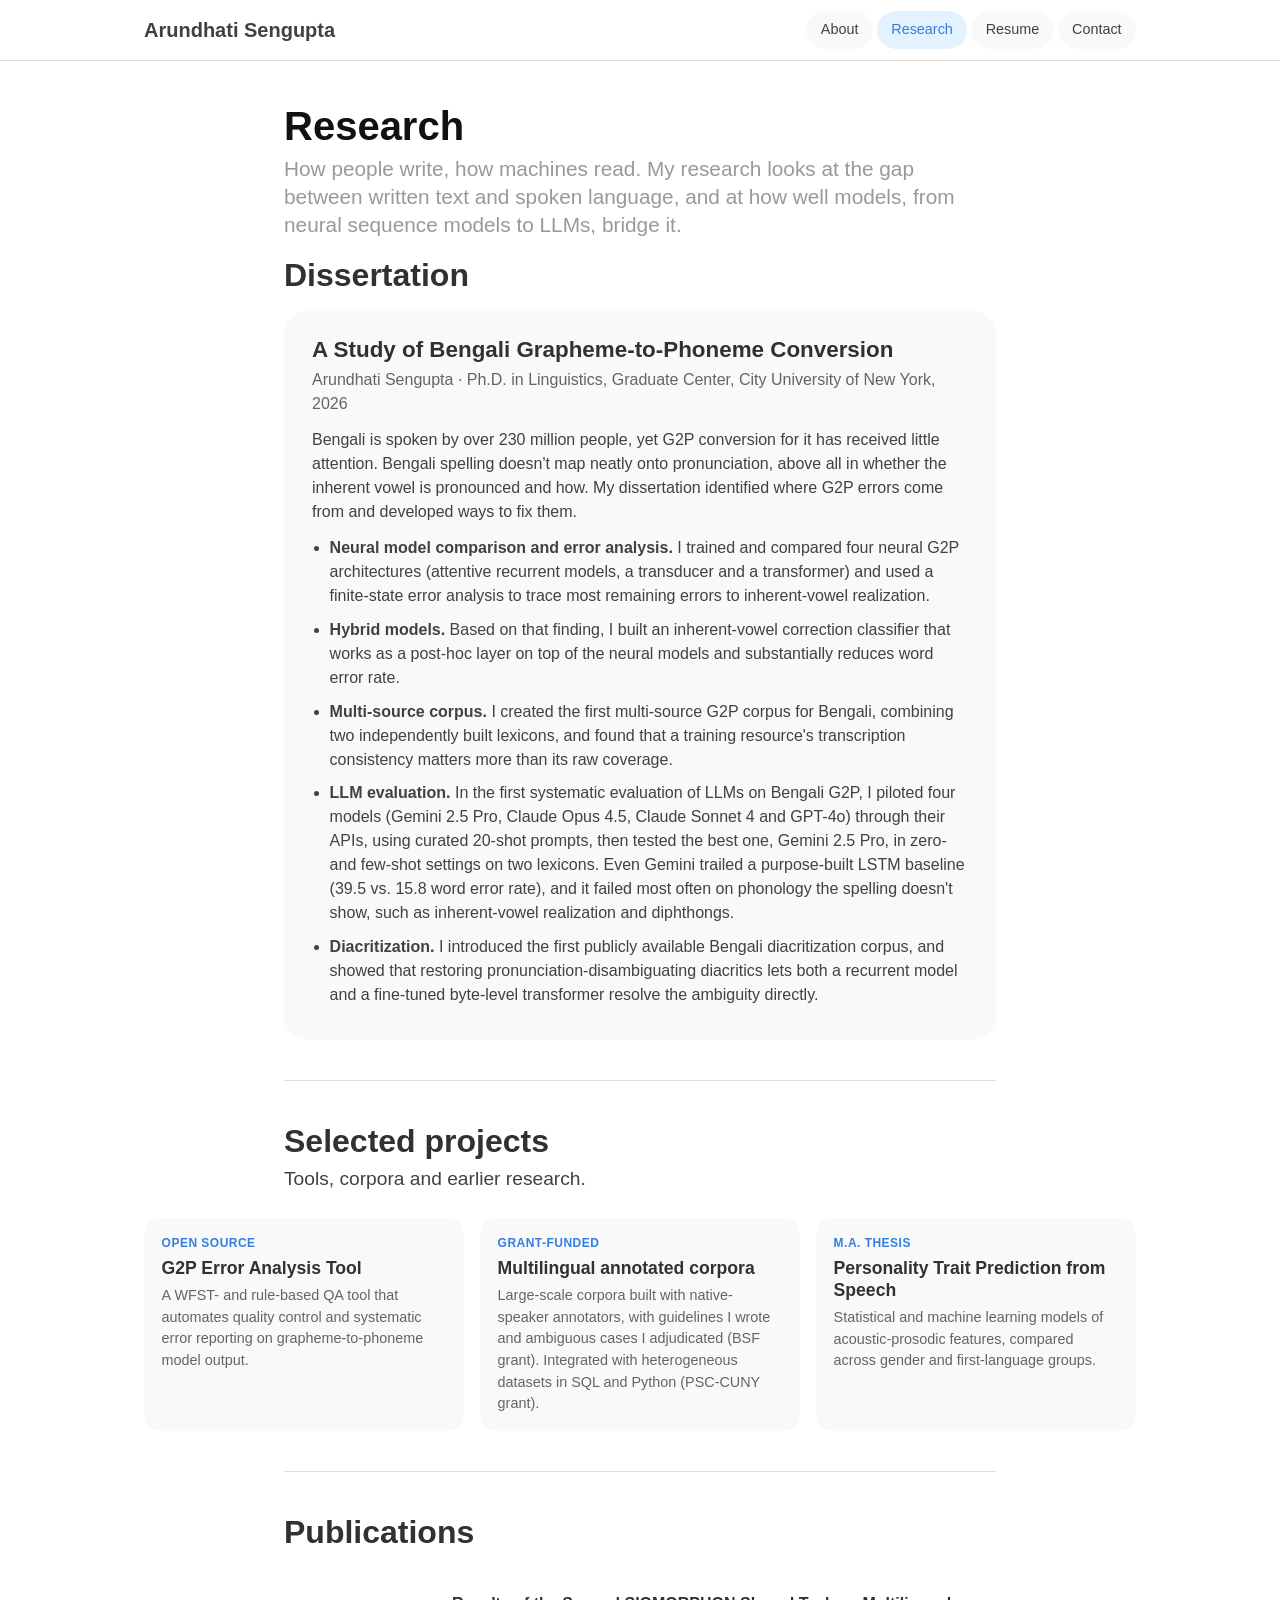
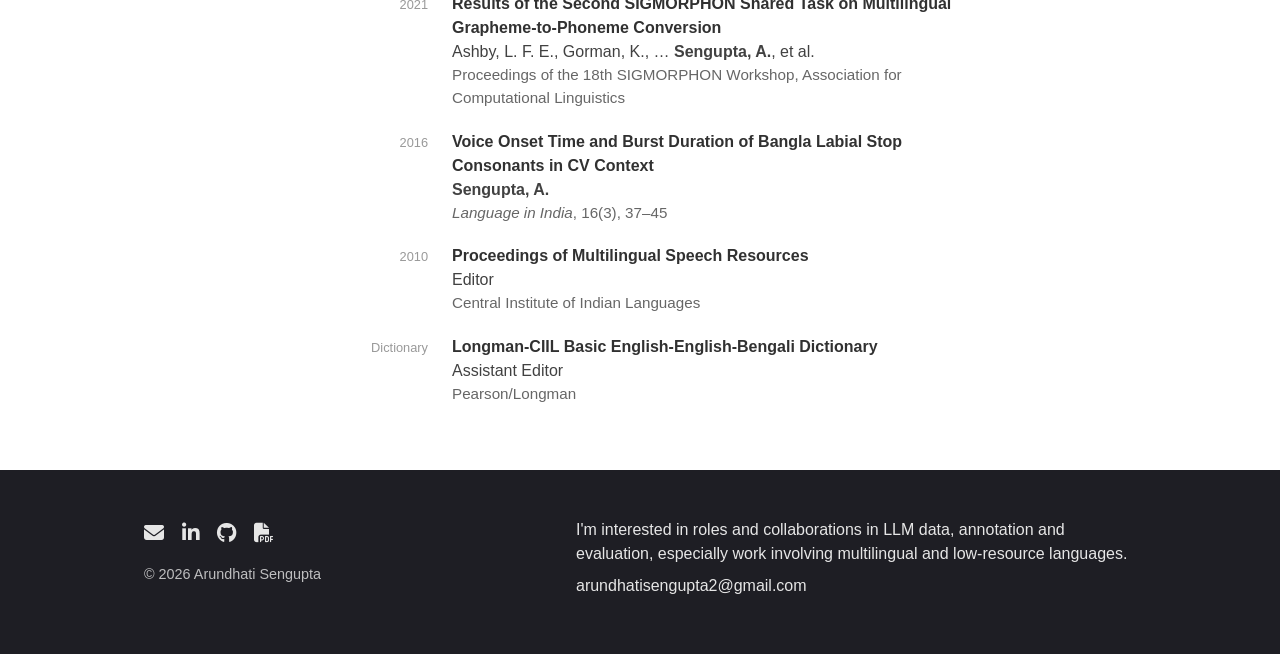
==== commit 76faf241: "Correct dictionary credit to Assistant Editor Co-Authored-By: Claude Opus 5.5 <noreply@anthropic.com" ====
--- a/research.html
+++ b/research.html
@@ -96,9 +96,10 @@
       </div>
     </div>
     <div class="cv-row">
-      <div class="cv-date">Editor</div>
+      <div class="cv-date">Dictionary</div>
       <div class="pubs">
         <div class="pub-title">Longman-CIIL Basic English-English-Bengali Dictionary</div>
+        <div>Assistant Editor</div>
         <div class="pub-venue">Pearson/Longman</div>
       </div>
     </div>
